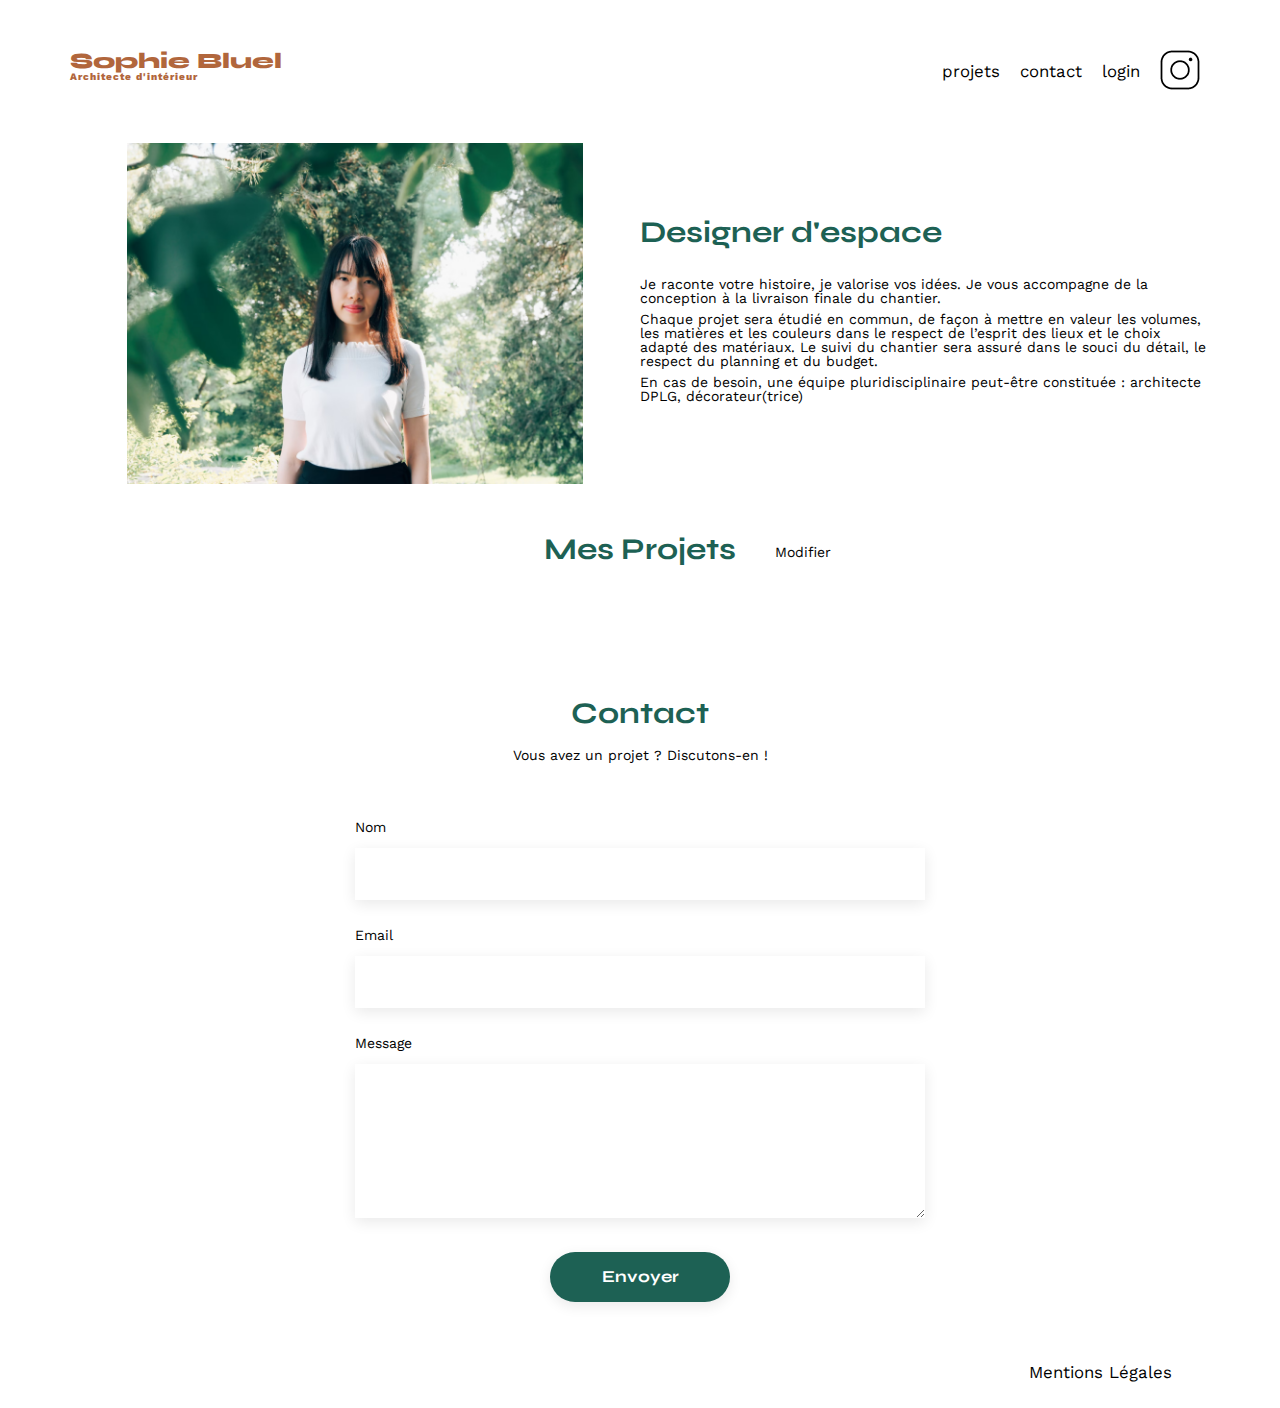
==== FrontEnd/index.html @ db7ce238 "récupération de cat, des works dynamiquement création des modales" ====
<!DOCTYPE html>
<html lang="fr">
<head>
	<meta charset="UTF-8">
	<title>Sophie Bluel - Architecte d'intérieur</title>
	<meta name="viewport" content="width=device-width, initial-scale=1.0">
	<link rel="preconnect" href="https://fonts.googleapis.com">
	<link rel="preconnect" href="https://fonts.gstatic.com" crossorigin>
	<link href="https://fonts.googleapis.com/css2?family=Syne:wght@700;800&family=Work+Sans&display=swap" rel="stylesheet">
	<script src="https://kit.fontawesome.com/cc75d89bda.js" crossorigin="anonymous"></script>
	<meta name="description" content="">
	<link rel="stylesheet" href="./assets/style.css">
</head>
<!--modale principale-->
<div id="modal" class="modal">
    <div class="content gallery_interface">
        <h2 class="galerie1">Galerie photo</h2>
        <div class="list_works"></div>
        <hr>
        <button class="button_add">Ajouter une photo</button>
        <i class="fa-solid fa-xmark gallery_close"></i>
    </div>
</div>

<!-- Add Photo Modal -->
<div id="myModal" class="modal">
    <div class="modal-content">
        <i class="fa-solid fa-xmark gallery_close"></i>
        <a id="arrow-return" href="#"><i class="fa-solid fa-arrow-left return"></i></a>
        <h2 class="galerie2">Ajout photo</h2>
        <form action="#" method="post" enctype="multipart/form-data">
        <div class="upload-section">
            <label for="file-upload" class="custom-file-upload">
                <input id="file-upload" type="file" accept=".jpg,.png" style="display: none" />
                <i id= "photo-add-icon" class="fa-regular fa-image"></i>
                <span class="ajouter"> + Ajouter photo</span>
            </label>
            <p class="jpg">jpg, png : 4mo max</p>
        </div>
        <div class="image-preview-container">
            <img id="imagePreview" src="" alt="Prévisualisation" class="image-preview">
        </div>            <label for="title" class="title1">Titre</label>
            <input type="text" id="title" name="title" class="title2">
            <label for="category" class="title1">Catégorie</label>
            <select id="category" name="category" class="title2"></select>
            <hr class="ligne">
            <button type="submit" class="button_validate valider" >Valider</button>
        </form>
    </div>
</div>

<body>
<header>
	<h1>Sophie Bluel <span>Architecte d'intérieur</span></h1>
	<nav>
		<ul>
			<li>projets</li>
			<li>contact</li>
			<li>login</li>
			<li><img src="./assets/icons/instagram.png" alt="Instagram"></li>
		</ul>
	</nav>
</header>
<main>
	<section id="introduction">
		<figure>
			<img src="./assets/images/sophie-bluel.png" alt="">
		</figure>
		<article>
			<h2>Designer d'espace</h2>
			<p>Je raconte votre histoire, je valorise vos idées. Je vous accompagne de la conception à la livraison finale du chantier.</p>
			<p>Chaque projet sera étudié en commun, de façon à mettre en valeur les volumes, les matières et les couleurs dans le respect de l’esprit des lieux et le choix adapté des matériaux. Le suivi du chantier sera assuré dans le souci du détail, le respect du planning et du budget.</p>
			<p>En cas de besoin, une équipe pluridisciplinaire peut-être constituée : architecte DPLG, décorateur(trice)</p>
		</article>
	</section>
	<section id="portfolio">
		<h2>Mes Projets</h2>
		<div class="openModal putRight" id="openModal"><i class="fa-regular fa-pen-to-square"></i><p>Modifier</p></div>
		<div class="categories"></div>
		<div class="gallery">
		</div>
	</section>
	<section id="contact">
		<h2>Contact</h2>
		<p>Vous avez un projet ? Discutons-en !</p>
		<form action="#" method="post">
			<label for="name">Nom</label>
			<input type="text" name="name" id="name">
			<label for="email">Email</label>
			<input type="email" name="email" id="email">
			<label for="message">Message</label>
			<textarea name="message" id="message" cols="30" rows="10"></textarea>
			<input type="submit" value="Envoyer">
		</form>
	</section>
</main>

<footer>
	<nav>
		<ul>
			<li>Mentions Légales</li>
		</ul>
	</nav>
</footer>
<script src="./js/script.js"></script>
</body>
</html>
---- FrontEnd/assets/style.css ----
/* http://meyerweb.com/eric/tools/css/reset/
   v2.0 | 20110126
   License: none (public domain)
*/

html,
body,
div,
span,
applet,
object,
iframe,
h1,
h2,
h3,
h4,
h5,
h6,
p,
blockquote,
pre,
a,
abbr,
acronym,
address,
big,
cite,
code,
del,
dfn,
em,
img,
ins,
kbd,
q,
s,
samp,
small,
strike,
strong,
sub,
sup,
tt,
var,
b,
u,
i,
center,
dl,
dt,
dd,
ol,
ul,
li,
fieldset,
form,
label,
legend,
table,
caption,
tbody,
tfoot,
thead,
tr,
th,
td,
article,
aside,
canvas,
details,
embed,
figure,
figcaption,
footer,
header,
hgroup,
menu,
nav,
output,
ruby,
section,
summary,
time,
mark,
audio,
video {
	margin: 0;
	padding: 0;
	border: 0;
	font-size: 100%;
	font: inherit;
	vertical-align: baseline;
}

/* HTML5 display-role reset for older browsers */
article,
aside,
details,
figcaption,
figure,
footer,
header,
hgroup,
menu,
nav,
section {
	display: block;
}

body {
	line-height: 1;
}

ol,
ul {
	list-style: none;
}

blockquote,
q {
	quotes: none;
}

blockquote:before,
blockquote:after,
q:before,
q:after {
	content: '';
	content: none;
}

table {
	border-collapse: collapse;
	border-spacing: 0;
}

/** end reset css**/
body {
	max-width: 1140px;
	margin: auto;
	font-family: 'Work Sans';
	font-size: 14px;
}

header {
	display: flex;
	justify-content: space-between;
	margin: 50px 0
}

section {
	margin: 50px 0
}

h1 {
	display: flex;
	flex-direction: column;
	font-family: 'Syne';
	font-size: 22px;
	font-weight: 800;
	color: #B1663C
}

h1>span {
	font-family: 'Work Sans';
	font-size: 10px;
	letter-spacing: 0.1em;
	;
}

h2 {
	font-family: 'Syne';
	font-weight: 700;
	font-size: 30px;
	color: #1D6154
}


.openModal {
	display: flex;
	gap: 10px;

}

.putRight {
	top: -49px;
	position: relative;
	left: 61%;
}



.gallery_interface {
	z-index: 10;
}


nav ul {
	display: flex;
	align-items: center;
	list-style-type: none;

}

nav li {
	padding: 0 10px;
	font-size: 1.2em;
}

li:hover {
	color: #B1663C;
}

#introduction {
	display: flex;
	align-items: center;
}

#introduction figure {
	flex: 1
}

#introduction img {
	display: block;
	margin: auto;
	width: 80%;
}

#introduction article {
	flex: 1
}

#introduction h2 {
	margin-bottom: 1em;
}

#introduction p {
	margin-bottom: 0.5em;
}

#portfolio h2 {
	text-align: center;
	margin-bottom: 1em;
}

.gallery {
	width: 100%;
	display: grid;
	grid-template-columns: 1fr 1fr 1fr;
	grid-column-gap: 20px;
	grid-row-gap: 20px;
}

.gallery img {
	width: 100%;

}

/*Modales*/

.modal {
	position: fixed;
	top: 0;
	left: 0;
	width: 100vw;
	height: 100vh;
	background-color: rgba(0, 0, 0, 0.5);
	display: flex;
	align-items: center;
	justify-content: center;
	display: none;
	z-index: 1000;
}

.modal div {
	position: relative;
}

.modal .content {
	width: 45%;
	background-color: white;
	display: flex;
	align-items: center;
	flex-direction: column;
	border-radius: 10px;
	height: 68%;
}

.modal .gallery_interface .list_works {
	width: 70%;
	height: auto;
	display: flex;
	align-items: center;
	flex-wrap: wrap;
	justify-content: flex-start;
	margin: 50px 120px 40px;
}

.modal .gallery_interface .list_works figure {
	margin: 1%;
	padding: 0;
	position: relative;
}

.modal .gallery_interface .list_works figure img {
	width: 78.123px;
}

.modal .gallery_interface .list_works figure i {
	color: white;
	background-color: black;
	width: 23%;
	aspect-ratio: 1/1;
	font-size: 0.8vw;
	display: flex;
	align-items: center;
	justify-content: center;
	border-radius: 5px;
	position: absolute;
	right: 5%;
	top: 5%;
	cursor: pointer;
}

.modal .gallery_interface button {
	border: none;
	margin-bottom: 5%;
	width: 30%;
	height: 5vh;
	border-radius: 60px;
	background-color: #1D6154;
	color: white;
	font-size: 14px;
	cursor: pointer;
	margin-top: 30px;
}

.modal div .gallery_close {
	position: absolute;
	right: 5%;
	top: 2%;
	font-size: 1.2vw;
	cursor: pointer;
}

.return {
	position: absolute;
	left: 5%;
	top: 2%;
}

.upload-section i {
	font-size: 58px;
	color: #B9C5CC;
	width: 100%;
	margin-top: 10px;
}

.galerie1 {
	padding-top: 50px;
	margin-bottom: -20px;
	color: #000;
	font-family: "Work Sans";
	font-size: 26px;
	font-weight: 400;
}

.galerie2 {
	padding-top: 50px;
	margin-bottom: 30px;
	color: #000;
	font-family: "Work Sans";
	font-size: 26px;
	font-weight: 400;
}

#myModal {
	padding: 36px 410px;
}

.modal-content {
	width: 45%;
	background-color: white;
	display: flex;
	align-items: center;
	flex-direction: column;
	border-radius: 10px;
	height: 65%;
}

.upload-section {
	text-align: center;
	width: 420px;
	height: 169px;
	flex-shrink: 0;
	border-radius: 3px;
	background: #E8F1F6;
	margin: 0 auto 20px;
}

.valider {
	border-radius: 60px;
	background-color: #1D6154;
	color: white;
	font-size: 14px;
	margin-top: 30px;
	margin-left: 220px;
	width: 237px;
	height: 36px;
}

.validerDisabled {
	background-color: #A7A7A7;
	cursor: not-allowed;
}

.ligne {
	margin-top: 60px;
}

.jpg {
	color: #444;
	font-size: 10px;
	font-weight: 400;
	margin-top: 10px;
}

.ajouter {
	width: 40%;
	height: 30px;
	border-radius: 50px;
	background: #CBD6DC;
	color: #306685;
	display: inline-block;
	padding: 12px 10px 0px 10px;
	margin-top: 10px;
	margin-left: 10px;
}


.image-preview-container {
	text-align: center;
}

.image-preview {
	max-width: 100%;
	max-height: 168px;
	display: none;
	margin: -188px auto 0;
	/* Hide image preview initially */
}

.custom-file-upload {
	position: relative;
	cursor: pointer;
	text-align: center;
	width: 100%;
	padding: 20px;
}

.custom-file-upload.preview-active .ajouter,
.custom-file-upload.preview-active .fa-image {
	display: none;
}

.custom-file-upload.preview-active {
	border: none;
	/* Optionally remove border when preview is active */
}

form {
	display: flex;
	flex-direction: column;
	width: 100%;
}

.title1 {
	color: black;
	font-family: "Work Sans";
	font-size: 14px;
	font-style: normal;
	font-weight: 500;
	line-height: normal;
	margin-left: 125px;
}

.title2 {
	margin: 8px 125px;
	min-height: 48px;
	border: none;
	box-shadow: 0px 4px 14px 0px rgba(0, 0, 0, 0.09);
}

/*ajout des filtres pour les catégory*/
.categories {
	display: flex;
	flex-direction: row;
	justify-content: center;
	padding: 20px 0;
}


.filters-design {
	margin-left: 10px;
	border: 1px solid #1D6154;
	border-radius: 60px;
	font-size: 1.15em;
	color: #1D6154;
	background-color: rgb(246, 246, 235);
	padding: 7px 15px;
}

.filter-all {
	padding-left: 25px;
	padding-right: 25px;
}

.filter-active {
	color: #FFFFFF;
	background-color: #1D6154;
}

#contact {
	width: 50%;
	margin: auto;
}

#contact>* {
	text-align: center;

}

#contact h2 {
	margin-bottom: 20px;
}

#contact form {
	text-align: left;
	margin-top: 30px;
	display: flex;
	flex-direction: column;
}

#contact input {
	height: 50px;
	font-size: 1.2em;
	border: none;
	box-shadow: 0px 4px 14px rgba(0, 0, 0, 0.09);
}

#contact label {
	margin: 2em 0 1em 0;
}

#contact textarea {
	border: none;
	box-shadow: 0px 4px 14px rgba(0, 0, 0, 0.09);
}

input[type="submit"] {
	font-family: 'Syne';
	font-weight: 700;
	color: white;
	background-color: #1D6154;
	margin: 2em auto;
	width: 180px;
	text-align: center;
	border-radius: 60px;
}

footer nav ul {
	display: flex;
	justify-content: flex-end;
	margin: 2em
}
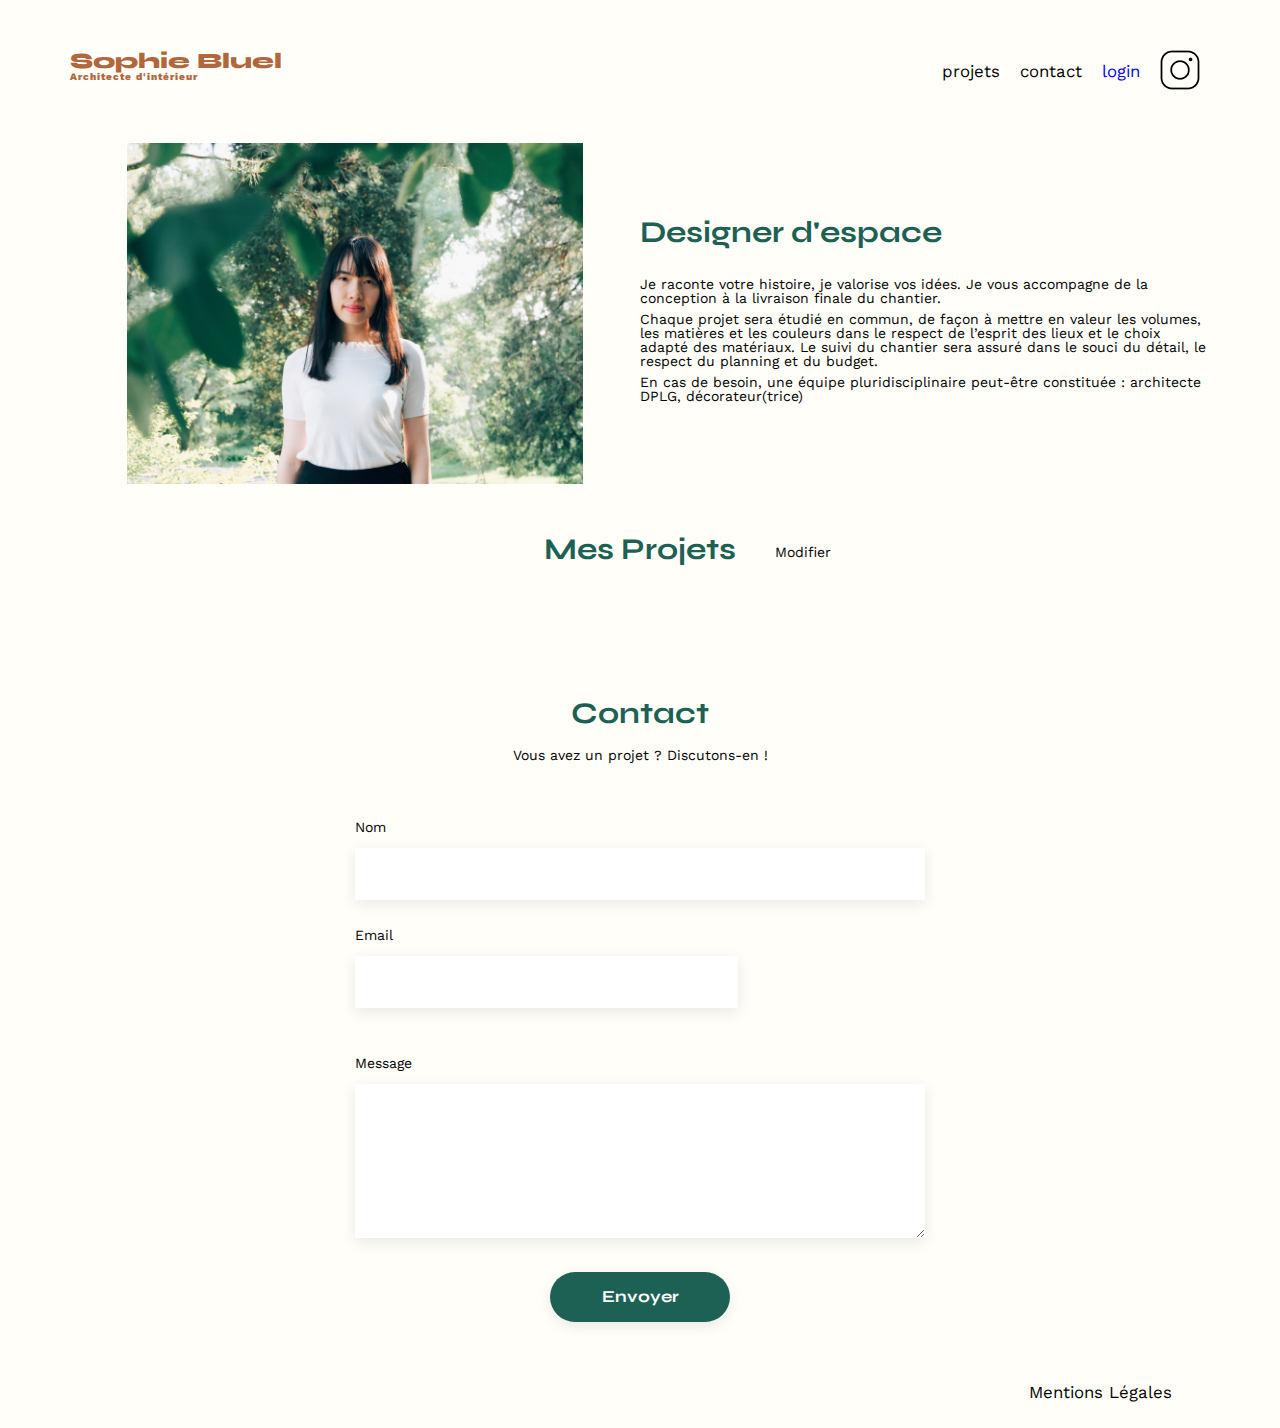
==== commit dfce8320: "connection page avec token" ====
--- a/FrontEnd/index.html
+++ b/FrontEnd/index.html
@@ -56,7 +56,7 @@
 		<ul>
 			<li>projets</li>
 			<li>contact</li>
-			<li>login</li>
+			<li><a href="login.html" style="text-decoration: none;">login</a></li>
 			<li><img src="./assets/icons/instagram.png" alt="Instagram"></li>
 		</ul>
 	</nav>
--- a/FrontEnd/assets/style.css
+++ b/FrontEnd/assets/style.css
@@ -140,6 +140,7 @@
 	margin: auto;
 	font-family: 'Work Sans';
 	font-size: 14px;
+	background-color: #FFFEF8;;
 }
 
 header {
@@ -179,7 +180,7 @@
 .openModal {
 	display: flex;
 	gap: 10px;
-
+	cursor: pointer;
 }
 
 .putRight {
@@ -192,6 +193,12 @@
 
 .gallery_interface {
 	z-index: 10;
+	width: 87%;
+    height: auto;
+    display: flex;
+    align-items: center;
+    flex-wrap: wrap;
+    justify-content: flex-start;
 }
 
 
@@ -311,7 +318,6 @@
 	background-color: black;
 	width: 23%;
 	aspect-ratio: 1/1;
-	font-size: 0.8vw;
 	display: flex;
 	align-items: center;
 	justify-content: center;
@@ -374,6 +380,11 @@
 	font-weight: 400;
 }
 
+hr{
+	background-color: #B3B3B3;
+	width: 68%;
+}
+
 #myModal {
 	padding: 36px 410px;
 }
@@ -572,4 +583,55 @@
 	display: flex;
 	justify-content: flex-end;
 	margin: 2em
+}
+
+/*Style Login*/
+
+#connect {
+	width: 50%;
+  	margin: auto;
+	  display: flex;
+	  flex-direction: column;
+	  align-items: center;
+	  justify-content: center;
+	  text-align: center; /* Pour centrer le texte des éléments */
+}
+
+
+#connect h2 {
+	display: flex;
+	justify-content: center;
+	margin-bottom: 60px;
+}
+
+#email {
+	height: 51px;
+	width: 379px;
+	margin-bottom: 20px;
+}
+
+#password {
+	height: 51px;
+	width: 379px;
+	margin-bottom: 20px;
+}
+
+#login-form {
+	display: flex;
+	flex-direction: column;
+	align-items: center; /* Pour centrer les champs du formulaire */
+    width: 100%; /* Pour s'assurer que les champs s'alignent correctement au centre */
+}
+
+#login-form label {
+    align-self: flex-start; /* Aligne les labels à gauche */
+    margin-bottom: 10px; /* Ajout d'un petit espace sous les labels */
+    margin-left: calc(50% - 189.5px); /* Pour aligner le label au-dessus du champ */
+    text-align: left;
+}
+
+#submit {
+	width: 179px;
+	height: 36px;
+	margin-top: 20px; /* Espacement au-dessus du bouton */
 }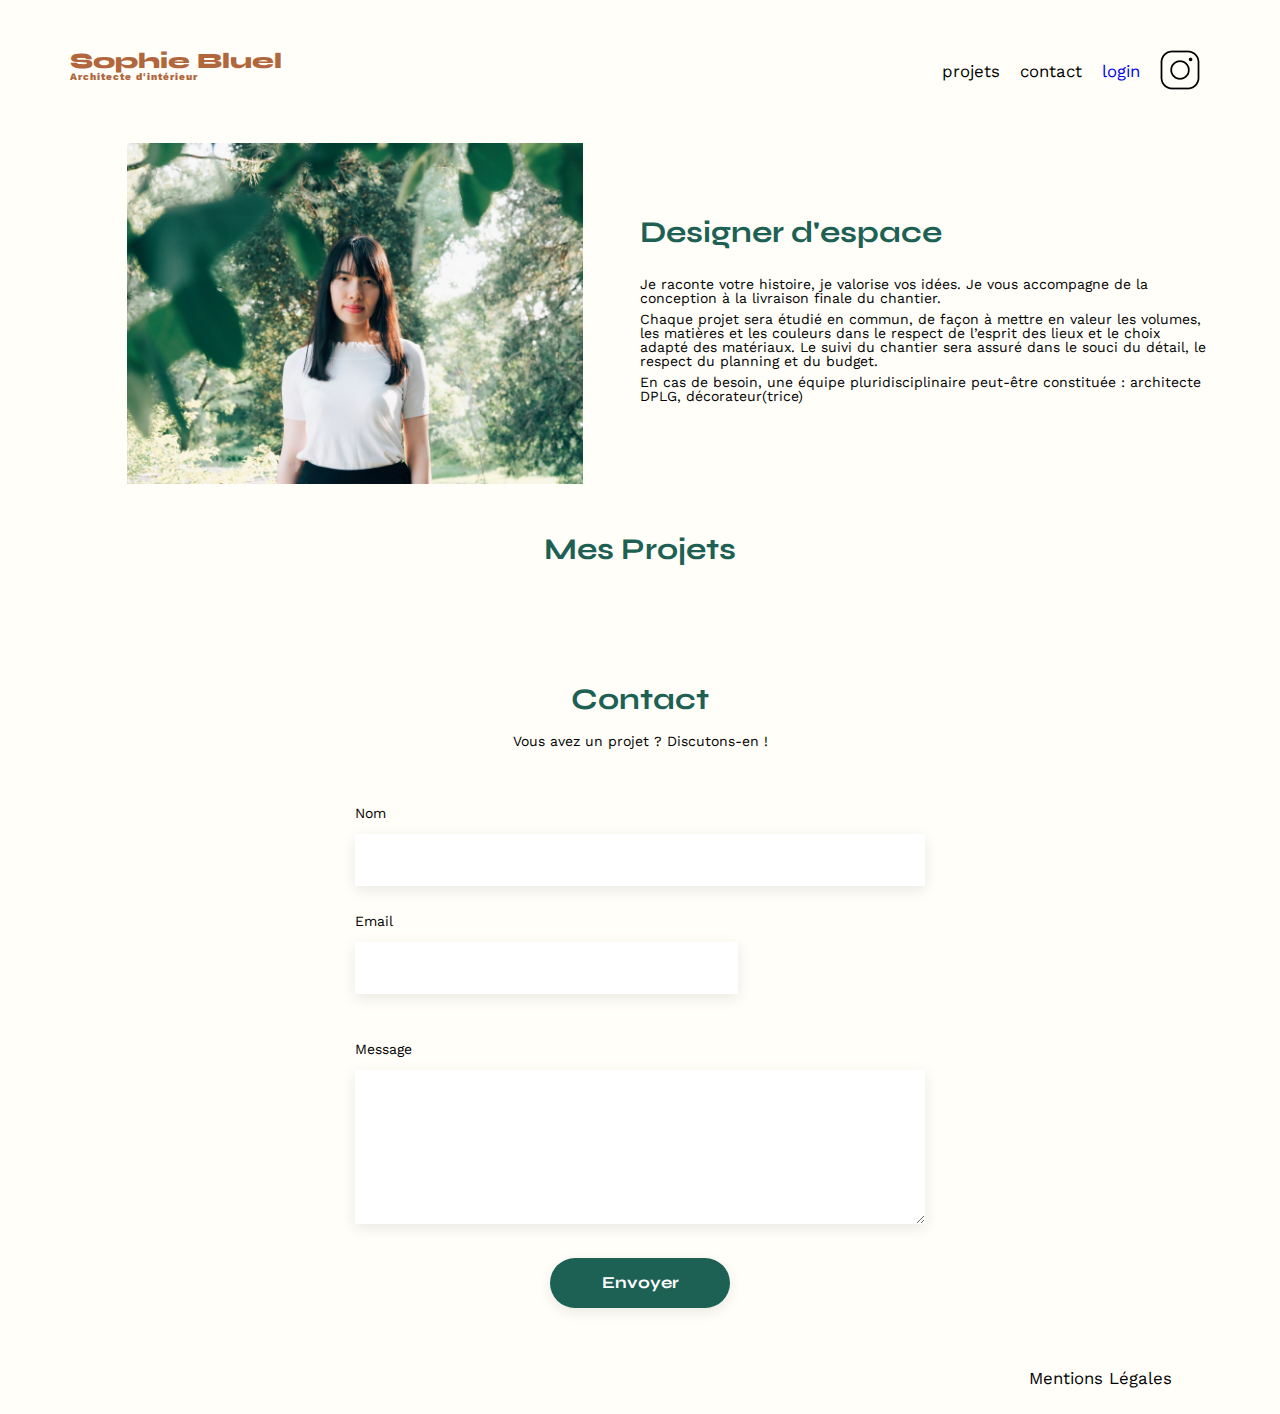
==== commit 910cfbc4: "style modales + clear champs seconde modale" ====
--- a/FrontEnd/index.html
+++ b/FrontEnd/index.html
@@ -50,6 +50,9 @@
 </div>
 
 <body>
+	<div id="edit-mode-banner" class="edit-mode-banner">
+		<i class="fa-regular fa-pen-to-square"></i> mode édition
+	</div>
 <header>
 	<h1>Sophie Bluel <span>Architecte d'intérieur</span></h1>
 	<nav>
--- a/FrontEnd/assets/style.css
+++ b/FrontEnd/assets/style.css
@@ -262,6 +262,31 @@
 	width: 100%;
 
 }
+/*bande noire édition*/
+
+.edit-mode-banner {
+    display: none; /* La bande est cachée par défaut */
+    position: fixed;
+    top: 0;
+	left: 0;
+    width: 100vw;
+    height: 60px;
+    background-color: black;
+    color: white;
+    text-align: center;
+    line-height: 60px; /* Centre verticalement le texte */
+    font-size: 18px;
+    z-index: 9999; /* Assure que la bande est au-dessus de tout */
+    font-family: 'Work Sans', sans-serif;
+}
+
+.edit-mode-banner i {
+    margin-right: 10px; /* Ajoute un espacement entre l'icône et le texte */
+    font-size: 22px; /* Ajuste la taille de l'icône */
+    vertical-align: middle; /* Aligne l'icône verticalement avec le texte */
+	
+}
+
 
 /*Modales*/
 
@@ -290,7 +315,10 @@
 	align-items: center;
 	flex-direction: column;
 	border-radius: 10px;
-	height: 68%;
+	position: fixed; /* Fixe la modale par rapport à la fenêtre */
+    top: 50%; /* Place le centre de la modale à 50% de la hauteur de l'écran */
+    left: 50%; /* Place le centre de la modale à 50% de la largeur de l'écran */
+    transform: translate(-50%, -50%); /* Centre la modale en ajustant le point d'ancrage */
 }
 
 .modal .gallery_interface .list_works {
@@ -397,7 +425,31 @@
 	flex-direction: column;
 	border-radius: 10px;
 	height: 65%;
-}
+	padding: 36px 40px;
+}
+
+/* Styles pour la modale principale */
+#modal .content {
+    top: 50%;
+    left: 50%;
+    transform: translate(-50%, -50%);
+}
+
+/* Styles pour la seconde modale (Ajout photo) */
+#myModal .modal-content {
+   /* width: 45%;
+    background-color: white;
+    display: flex;
+    align-items: center;
+    flex-direction: column;
+    border-radius: 10px;
+    padding: 36px 40px;*/
+    position: fixed; /* Fixe la modale par rapport à la fenêtre */
+    top: 50%; /* Place le centre de la modale à 50% de la hauteur de l'écran */
+    left: 50%; /* Place le centre de la modale à 50% de la largeur de l'écran */
+    transform: translate(-50%, -50%); /* Centre la modale en ajustant le point d'ancrage */
+}
+
 
 .upload-section {
 	text-align: center;
@@ -407,6 +459,7 @@
 	border-radius: 3px;
 	background: #E8F1F6;
 	margin: 0 auto 20px;
+	
 }
 
 .valider {
